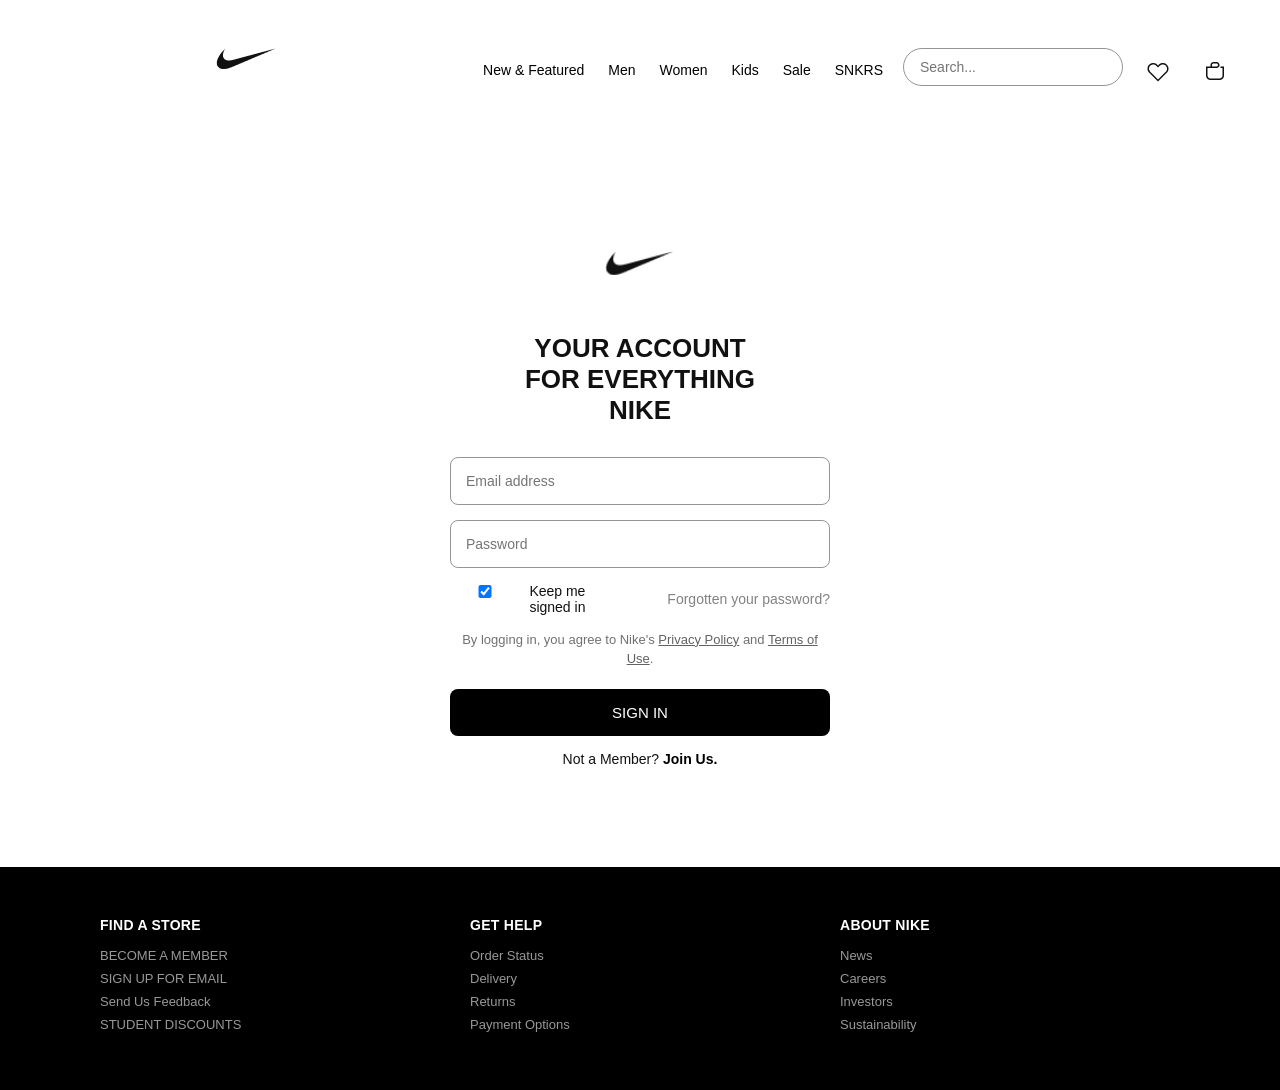
==== registr/registration.html @ b6634bfe "commit my project" ====
<!DOCTYPE html>
<html lang="en">
<head>
    <meta charset="UTF-8">
    <meta name="viewport" content="width=device-width, initial-scale=1.0">
    <title>Document</title>
    <link rel="stylesheet" href="style.css">
</head>
<body>

<div class="container">
    <header class="header">

        <a href="../index.html" class="logo">
            <img src="imgs/Frame.png" alt="">
        </a>

        <ul class="nav">
            <li><a href="../index.html">New & Featured</a></li>
            <li><a href="../index.html">Men</a></li>
            <li><a href="../index.html">Women</a></li>
            <li><a href="../index.html">Kids</a></li>
            <li><a href="../index.html">Sale</a></li>
            <li><a href="#">SNKRS</a></li>
        </ul>

    <input class="search-input" type="search" placeholder="Search...">

        <div class="icons">
    <a href="../registr/registration.html">
        <img src="imgs/heart.png" alt="">
    </a>
    
    <a href="../shop/shop.html">
        <img src="imgs/shop.png" alt="">
    </a>
</div>

    </header>
</div>

<div class="login">

    <img src="imgs/Frame.png" class="logo">

    <h1>
        YOUR ACCOUNT <br>
        FOR EVERYTHING <br>
        NIKE
    </h1>

    <input type="email" placeholder="Email address">
    <input type="password" placeholder="Password">

    <div class="op">
        <div class="left">
            <input type="checkbox" checked>
            <span>Keep me signed in</span>
        </div>

        <a href="#">Forgotten your password?</a>
    </div>
    

    <p class="og">
        By logging in, you agree to Nike's 
        <a href="#">Privacy Policy</a> and 
        <a href="#">Terms of Use</a>.
    </p>

    <button>SIGN IN</button>

    <p class="vhod">
        Not a Member? <a href="#">Join Us.</a>
    </p>

</div>

<footer class="konec-yra">

    <div class="col">
        <h4>FIND A STORE</h4>
        <p>BECOME A MEMBER</p>
        <p>SIGN UP FOR EMAIL</p>
        <p>Send Us Feedback</p>
        <p>STUDENT DISCOUNTS</p>
    </div>

    <div class="col">
        <h4>GET HELP</h4>
        <p>Order Status</p>
        <p>Delivery</p>
        <p>Returns</p>
        <p>Payment Options</p>
    </div>

    <div class="col">
        <h4>ABOUT NIKE</h4>
        <p>News</p>
        <p>Careers</p>
        <p>Investors</p>
        <p>Sustainability</p>
    </div>

</footer>

</body>
</html>
---- registr/style.css ----
* {
    margin: 0;
    padding: 0;
    box-sizing: border-box;
}

body {
    background: #ffffff;
    font-family: Arial, Helvetica, sans-serif;
    color: #111;
}

.container {
    max-width: 1240px;
    margin: 0 auto;
    padding: 20px;
}

.header {
    display: flex;
    justify-content: space-between;
    align-items: center;
    gap: 20px;
    flex-wrap: wrap;
}

.header .search-input {
    width: 220px;
    max-width: 100%;
    padding: 10px 16px;
    border-radius: 999px;
    border: 1px solid #999494;
    background: #ffffff;
    margin-top: 10px;
}

.header .icons {
    display: flex;
    align-items: center;
    gap: 15px;  
}

.header .icons img,
.logo img {
    display: block;
    max-width: 100%;
    height: auto;
}

.nav {
    display: flex;
    flex-wrap: wrap;
    gap: 24px;
    list-style: none;
    justify-content: center;
}

.nav a {
    color: #000;
    text-decoration: none;
    font-size: 14px;
    white-space: nowrap;
}

.login {
    max-width: 420px;
    margin: 80px auto;
    padding: 0 20px;
    text-align: center;
}

.logo {
    width: 90px;
    margin: 0 auto 20px;
}

h1 {
    font-size: 26px;
    line-height: 1.2;
    margin-bottom: 30px;
}

input {
    width: 100%;
    padding: 15px;
    margin-bottom: 15px;
    border: 1px solid #999494;
    border-radius: 8px;
    background: #ffffff;
    font-size: 14px;
}

.op {
    display: flex;
    justify-content: space-between;
    align-items: center;
    gap: 15px;
    margin-bottom: 15px;
}

.left {
    display: flex;
    align-items: center;
    gap: 8px;
    font-size: 14px;
}

.op a {
    color: #828282;
    text-decoration: none;
    font-size: 14px;
}

.og {
    font-size: 13px;
    color: #717171;
    margin-bottom: 20px;
    line-height: 1.5;
}

.og a {
    color: #626262;
    text-decoration: underline;
}

button {
    width: 100%;
    padding: 15px;
    background: #000000;
    color: #ffffff;
    border: none;
    border-radius: 8px;
    margin-bottom: 15px;
    cursor: pointer;
    font-size: 15px;
    text-transform: uppercase;
}

.vhod {
    font-size: 14px;
}

.vhod a {
    color: #000;
    font-weight: bold;
    text-decoration: none;
}

.konec-yra {
    margin-top: 100px;
    background: #000000;
    color: #fff;
    width: 100%;
    padding: 50px 100px;
    display: flex;
    justify-content: space-between;
    gap: 30px;
    flex-wrap: wrap;
}

.col {
    min-width: 180px;
    flex: 1;
}

.col h4 {
    font-size: 14px;
    margin-bottom: 15px;
    letter-spacing: 0.02em;
}

.col p {
    font-size: 13px;
    color: #999898;
    margin: 8px 0;
    cursor: pointer;
}

.col p:hover {
    color: #fff;
}

@media (max-width: 980px) {
    .container {
        padding: 16px;
    }

    .header {
        justify-content: center;
    }

    .login {
        margin: 60px auto;
    }

    .konec-yra {
        padding: 40px 25px;
    }
}

@media (max-width: 768px) {
    .header {
        flex-direction: column;
        align-items: stretch;
    }

    .nav {
        justify-content: center;
        gap: 12px;
    }

    .search-input {
        width: 100%;
        max-width: 420px;
    }

    .op {
        flex-direction: column;
        align-items: flex-start;
        gap: 10px;
    }

    .konec-yra {
        flex-direction: column;
        align-items: stretch;
        padding: 30px 20px;
    }

    .col {
        width: 100%;
    }
}

@media (max-width: 480px) {
    .login {
        margin: 40px auto;
        padding: 0 16px;
    }

    h1 {
        font-size: 22px;
    }

    input,
    button {
        font-size: 14px;
    }

    .konec-yra {
        padding: 25px 16px;
    }

    .nav {
        gap: 10px;
    }
}
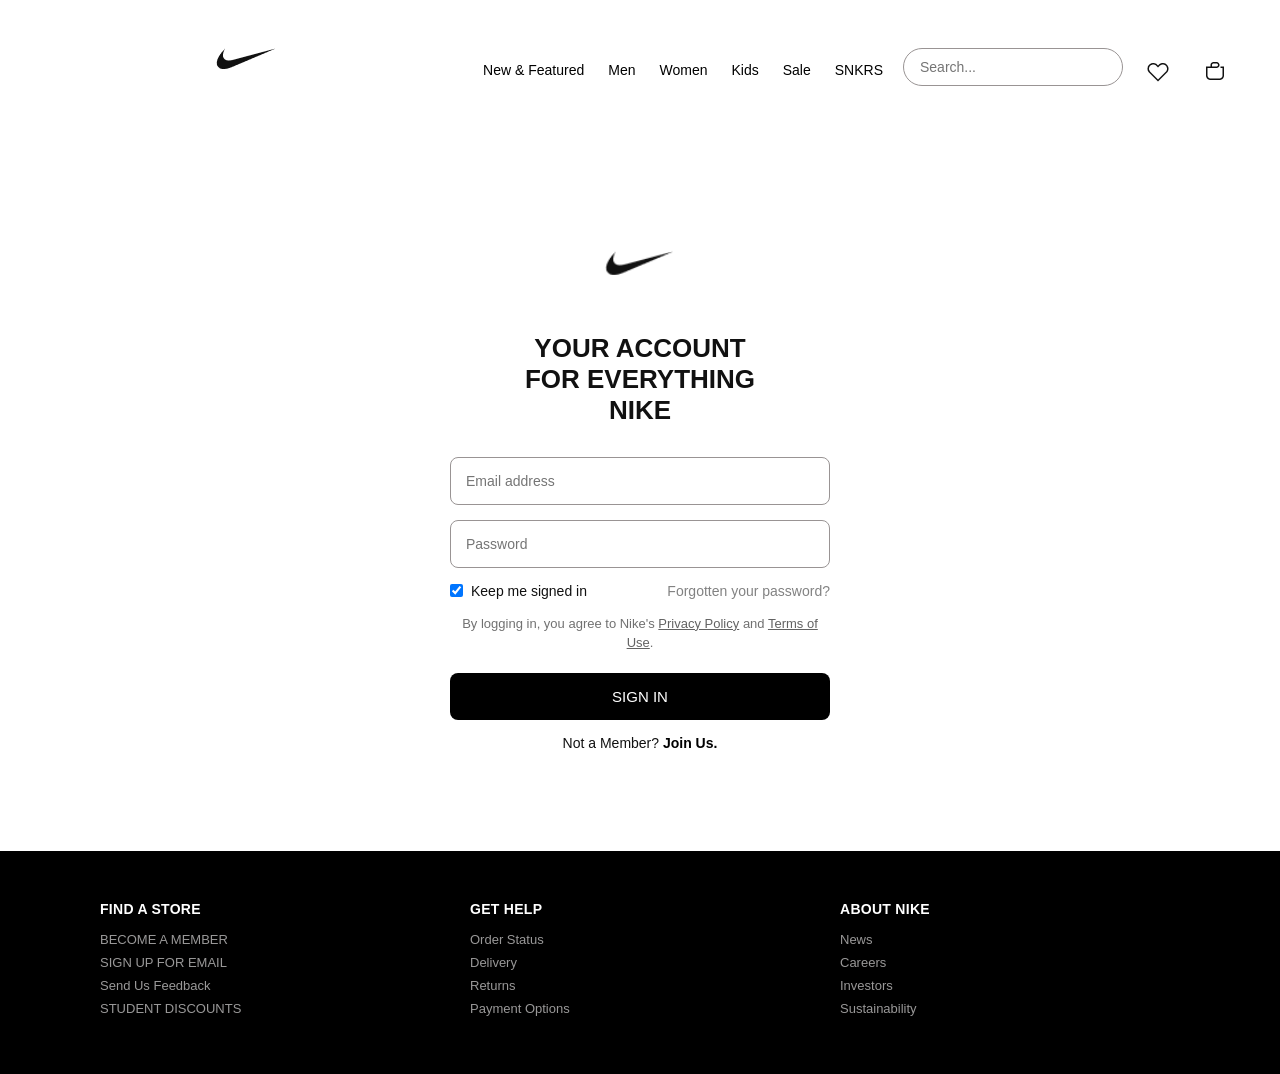
==== commit 22995d81: "Оновлення сторінок" ====
--- a/registr/registration.html
+++ b/registr/registration.html
@@ -16,11 +16,11 @@
         </a>
 
         <ul class="nav">
-            <li><a href="../index.html">New & Featured</a></li>
-            <li><a href="../index.html">Men</a></li>
-            <li><a href="../index.html">Women</a></li>
-            <li><a href="../index.html">Kids</a></li>
-            <li><a href="../index.html">Sale</a></li>
+            <li><a href="../index.html#products">New & Featured</a></li>
+            <li><a href="../index.html#products">Men</a></li>
+            <li><a href="../index.html#products">Women</a></li>
+            <li><a href="../index.html#products">Kids</a></li>
+            <li><a href="../index.html#products">Sale</a></li>
             <li><a href="#">SNKRS</a></li>
         </ul>
 
@@ -39,7 +39,7 @@
     </header>
 </div>
 
-<div class="login">
+<form class="login" action="#" method="POST">
 
     <img src="imgs/Frame.png" class="logo">
 
@@ -49,13 +49,13 @@
         NIKE
     </h1>
 
-    <input type="email" placeholder="Email address">
-    <input type="password" placeholder="Password">
+    <input type="email" placeholder="Email address" required>
+    <input type="password" placeholder="Password" required>
 
     <div class="op">
         <div class="left">
-            <input type="checkbox" checked>
-            <span>Keep me signed in</span>
+            <input type="checkbox" id="keep-signed" checked>
+            <label for="keep-signed">Keep me signed in</label>
         </div>
 
         <a href="#">Forgotten your password?</a>
@@ -68,13 +68,13 @@
         <a href="#">Terms of Use</a>.
     </p>
 
-    <button>SIGN IN</button>
+    <button type="submit">SIGN IN</button>
 
     <p class="vhod">
         Not a Member? <a href="#">Join Us.</a>
     </p>
 
-</div>
+</form>
 
 <footer class="konec-yra">
 
@@ -105,4 +105,4 @@
 </footer>
 
 </body>
-</html>
+</html>
--- a/registr/style.css
+++ b/registr/style.css
@@ -80,7 +80,7 @@
     margin-bottom: 30px;
 }
 
-input {
+input:not([type="checkbox"]) {
     width: 100%;
     padding: 15px;
     margin-bottom: 15px;
@@ -103,6 +103,10 @@
     align-items: center;
     gap: 8px;
     font-size: 14px;
+}
+
+.left label {
+    cursor: pointer;
 }
 
 .op a {
@@ -241,7 +245,7 @@
         font-size: 22px;
     }
 
-    input,
+    input:not([type="checkbox"]),
     button {
         font-size: 14px;
     }
@@ -253,4 +257,4 @@
     .nav {
         gap: 10px;
     }
-}
+}
